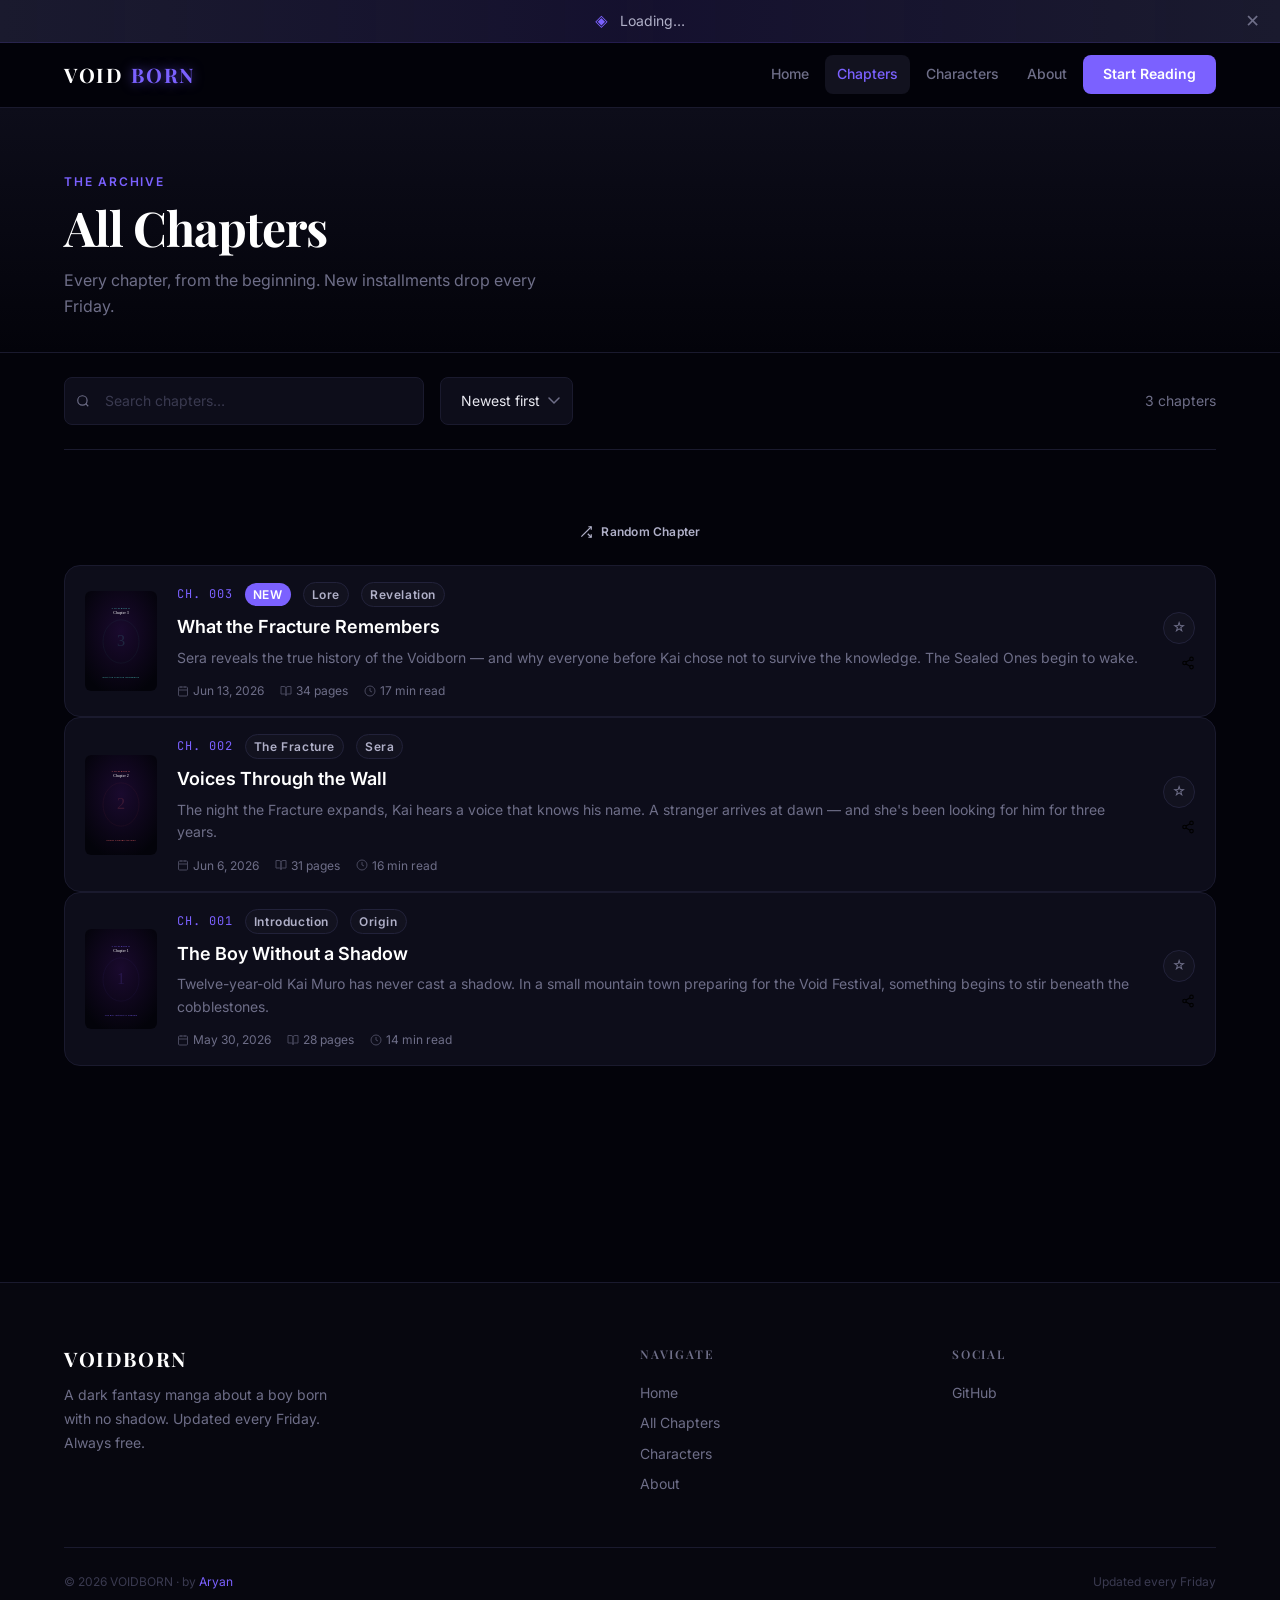
==== chapters.html @ a107cd3a "First commit: manga site" ====
<!DOCTYPE html>
<html lang="en">
<head>
  <meta charset="UTF-8">
  <meta name="viewport" content="width=device-width, initial-scale=1.0">
  <title>Chapters — VOIDBORN</title>
  <meta name="description" content="Browse all VOIDBORN manga chapters. New chapter every Friday.">
  <meta property="og:title" content="Chapters — VOIDBORN">
  <meta property="og:description" content="Browse all VOIDBORN manga chapters.">
  <meta property="og:image" content="assets/images/cover.svg">
    <link rel="icon" type="image/svg+xml" href="assets/images/icon-192.svg">
  <link rel="manifest" href="manifest.json">
  <meta name="theme-color" content="#03030a">
  <link rel="preconnect" href="https://fonts.googleapis.com">
  <link rel="preconnect" href="https://fonts.gstatic.com" crossorigin>
  <link href="https://fonts.googleapis.com/css2?family=Playfair+Display:ital,wght@0,700;0,800;1,700&family=Inter:wght@400;500;600&family=JetBrains+Mono:wght@400;600&display=swap" rel="stylesheet">
  <link rel="stylesheet" href="assets/css/global.css">
  <link rel="stylesheet" href="assets/css/chapters.css">
</head>
<body>

  <!-- ── ANNOUNCEMENT BANNER ─────────────────────────────── -->
  <div id="announcement-banner" role="banner" aria-label="Site announcement">
    <span class="banner-icon">◈</span>
    <span id="banner-text">Loading…</span>
    <button class="banner-close" aria-label="Dismiss">✕</button>
  </div>

  <!-- ── NAVBAR ───────────────────────────────────────────── -->
  <nav id="navbar" role="navigation" aria-label="Main navigation">
    <div class="container nav-inner">
      <a href="index.html" class="nav-logo">VOID<span class="logo-accent">BORN</span></a>
      <div class="nav-links">
        <a href="index.html" class="nav-link">Home</a>
        <a href="chapters.html" class="nav-link">Chapters</a>
        <a href="characters.html" class="nav-link">Characters</a>
        <a href="about.html" class="nav-link">About</a>
        <a href="reader.html?chapter=chapter-1" class="nav-cta">Start Reading</a>
      </div>
      <button class="nav-mobile-toggle" aria-label="Toggle menu" aria-expanded="false">
        <span></span><span></span><span></span>
      </button>
    </div>
  </nav>

  <main>
    <!-- ── HERO ─────────────────────────────────────────── -->
    <section id="chapters-hero" aria-labelledby="chapters-h1">
      <div class="container">
        <div class="label mb-2">The Archive</div>
        <h1 id="chapters-h1">All Chapters</h1>
        <p style="color:var(--ink-3);max-width:480px;margin-top:var(--space-3)">Every chapter, from the beginning. New installments drop every Friday.</p>
      </div>
    </section>

    <!-- ── CHAPTER LIST ───────────────────────────────── -->
    <section id="chapters-grid" aria-label="Chapter list">
      <div class="container">

        <!-- Controls -->
        <div class="chapters-controls" role="toolbar" aria-label="Chapter list controls">
          <div class="search-box" role="search">
            <svg class="search-icon" width="14" height="14" viewBox="0 0 24 24" fill="none" stroke="currentColor" stroke-width="2" aria-hidden="true">
              <circle cx="11" cy="11" r="8"/><line x1="21" y1="21" x2="16.65" y2="16.65"/>
            </svg>
            <label for="chapter-search" class="sr-only">Search chapters</label>
            <input class="search-input" type="search" id="chapter-search" placeholder="Search chapters…" aria-label="Search chapters" autocomplete="off">
          </div>
          <label for="chapter-sort" class="sr-only">Sort order</label>
          <select class="sort-select" id="chapter-sort" aria-label="Sort chapters">
            <option value="newest">Newest first</option>
            <option value="oldest">Oldest first</option>
          </select>
          <span class="chapters-count" id="chapters-count" aria-live="polite"></span>
        </div>

        <!-- Random chapter button -->
        <div class="random-btn-wrap">
          <button id="random-chapter-btn" class="btn btn-ghost btn-sm">
            <svg width="14" height="14" viewBox="0 0 24 24" fill="none" stroke="currentColor" stroke-width="2" aria-hidden="true"><polyline points="16 3 21 3 21 8"/><line x1="4" y1="20" x2="21" y2="3"/><polyline points="21 16 21 21 16 21"/><line x1="15" y1="15" x2="21" y2="21"/></svg>
            Random Chapter
          </button>
        </div>

        <!-- Chapter List -->
        <div id="chapters-list" role="list" aria-label="Chapters">
          <!-- Skeletons -->
          <div class="skeleton" style="height:120px;border-radius:12px;margin-bottom:16px"></div>
          <div class="skeleton" style="height:120px;border-radius:12px;margin-bottom:16px"></div>
          <div class="skeleton" style="height:120px;border-radius:12px"></div>
        </div>

        <!-- Pagination -->
        <div id="pagination" class="pagination" role="navigation" aria-label="Chapter pagination"></div>
      </div>
    </section>
  </main>

  <!-- ── FOOTER ───────────────────────────────────────── -->
  <footer id="site-footer" role="contentinfo">
    <div class="container">
      <div class="footer-grid">
        <div class="footer-brand">
          <h3>VOIDBORN</h3>
          <p>A dark fantasy manga about a boy born with no shadow. Updated every Friday. Always free.</p>
        </div>
        <div class="footer-col">
          <h4>Navigate</h4>
          <a href="index.html">Home</a>
          <a href="chapters.html">All Chapters</a>
          <a href="characters.html">Characters</a>
          <a href="about.html">About</a>
        </div>
        <div class="footer-col">
          <h4>Social</h4>
          <a href="https://github.com/Aryan9369" target="_blank" rel="noopener noreferrer">GitHub</a>
        </div>
      </div>
      <div class="footer-bottom">
        <span>© 2026 VOIDBORN · by <a href="https://github.com/Aryan9369" style="color:var(--fracture)" target="_blank" rel="noopener noreferrer">Aryan</a></span>
        <span>Updated every Friday</span>
      </div>
    </div>
  </footer>

  <div id="toast-container" aria-live="polite" aria-atomic="true"></div>

  <script src="assets/js/core.js"></script>
  <script src="assets/js/chapters.js"></script>
  <script>
    if ('serviceWorker' in navigator) {
      window.addEventListener('load', () => navigator.serviceWorker.register('sw.js').catch(() => {}));
    }
  </script>
</body>
</html>
---- assets/css/global.css ----
/* ============================================================
   VOIDBORN MANGA — GLOBAL STYLESHEET
   Design: Ink-on-void aesthetic. Monochrome with violet-fracture
   accent. Sharp geometry, controlled glow, zero clutter.
   ============================================================ */

/* ── TOKENS ─────────────────────────────────────────────── */
:root {
  /* Color System */
  --void: #03030a;
  --void-1: #07070f;
  --void-2: #0d0d1a;
  --void-3: #12121f;
  --void-4: #1a1a2e;
  --void-5: #22223a;

  --ink-0: #ffffff;
  --ink-1: #e8e8f0;
  --ink-2: #b0b0c8;
  --ink-3: #6e6e88;
  --ink-4: #3a3a50;

  --fracture: #7B61FF;
  --fracture-dim: rgba(123, 97, 255, 0.15);
  --fracture-glow: rgba(123, 97, 255, 0.4);
  --fracture-mid: rgba(123, 97, 255, 0.6);

  --danger: #FF4757;
  --warm: #FF6B6B;
  --teal: #4ECDC4;
  --gold: #FFD166;

  /* Typography */
  --font-display: 'Playfair Display', 'Georgia', serif;
  --font-body: 'Inter', 'Helvetica Neue', system-ui, sans-serif;
  --font-mono: 'JetBrains Mono', 'Fira Code', monospace;

  /* Type Scale */
  --text-xs: 0.75rem;
  --text-sm: 0.875rem;
  --text-base: 1rem;
  --text-lg: 1.125rem;
  --text-xl: 1.25rem;
  --text-2xl: 1.5rem;
  --text-3xl: 1.875rem;
  --text-4xl: 2.25rem;
  --text-5xl: 3rem;
  --text-6xl: 3.75rem;
  --text-7xl: 4.5rem;

  /* Spacing */
  --space-1: 0.25rem;
  --space-2: 0.5rem;
  --space-3: 0.75rem;
  --space-4: 1rem;
  --space-5: 1.25rem;
  --space-6: 1.5rem;
  --space-8: 2rem;
  --space-10: 2.5rem;
  --space-12: 3rem;
  --space-16: 4rem;
  --space-20: 5rem;
  --space-24: 6rem;

  /* Layout */
  --container: 1200px;
  --reader-width: 800px;
  --border-r: 8px;
  --border-r-lg: 16px;
  --border-r-xl: 24px;

  /* Effects */
  --shadow-sm: 0 2px 8px rgba(0,0,0,0.4);
  --shadow-md: 0 8px 24px rgba(0,0,0,0.6);
  --shadow-lg: 0 16px 48px rgba(0,0,0,0.8);
  --shadow-fracture: 0 0 20px rgba(123,97,255,0.3), 0 0 60px rgba(123,97,255,0.1);
  --glow-fracture: 0 0 12px rgba(123,97,255,0.6);

  /* Transitions */
  --ease: cubic-bezier(0.4, 0, 0.2, 1);
  --ease-out: cubic-bezier(0, 0, 0.2, 1);
  --transition: 200ms var(--ease);
  --transition-md: 350ms var(--ease);
  --transition-slow: 600ms var(--ease-out);
}

/* ── RESET ──────────────────────────────────────────────── */
*, *::before, *::after { box-sizing: border-box; margin: 0; padding: 0; }

html {
  scroll-behavior: smooth;
  -webkit-text-size-adjust: 100%;
}

body {
  background: var(--void);
  color: var(--ink-1);
  font-family: var(--font-body);
  font-size: var(--text-base);
  line-height: 1.6;
  min-height: 100vh;
  overflow-x: hidden;
  -webkit-font-smoothing: antialiased;
  -moz-osx-font-smoothing: grayscale;
}

img, svg { display: block; max-width: 100%; height: auto; }
a { color: inherit; text-decoration: none; }
button { cursor: pointer; font: inherit; border: none; background: none; }
input, select, textarea { font: inherit; }
ul, ol { list-style: none; }

/* ── TYPOGRAPHY ─────────────────────────────────────────── */
h1, h2, h3, h4, h5 {
  font-family: var(--font-display);
  font-weight: 700;
  line-height: 1.2;
  letter-spacing: -0.02em;
}

.label {
  font-size: var(--text-xs);
  font-weight: 600;
  letter-spacing: 0.15em;
  text-transform: uppercase;
  color: var(--fracture);
}

.mono {
  font-family: var(--font-mono);
  font-size: var(--text-sm);
}

/* ── LAYOUT ─────────────────────────────────────────────── */
.container {
  width: 100%;
  max-width: var(--container);
  margin-inline: auto;
  padding-inline: var(--space-6);
}

@media (max-width: 768px) {
  .container { padding-inline: var(--space-4); }
}

/* ── SCROLLBAR ──────────────────────────────────────────── */
::-webkit-scrollbar { width: 6px; height: 6px; }
::-webkit-scrollbar-track { background: var(--void-2); }
::-webkit-scrollbar-thumb { background: var(--void-5); border-radius: 3px; }
::-webkit-scrollbar-thumb:hover { background: var(--fracture); }

/* ── SELECTION ──────────────────────────────────────────── */
::selection { background: var(--fracture-dim); color: var(--fracture); }

/* ── FOCUS ──────────────────────────────────────────────── */
:focus-visible {
  outline: 2px solid var(--fracture);
  outline-offset: 3px;
  border-radius: 4px;
}

/* ── ANNOUNCEMENT BANNER ────────────────────────────────── */
#announcement-banner {
  background: linear-gradient(90deg, var(--void-4), var(--fracture-dim), var(--void-4));
  border-bottom: 1px solid var(--fracture-dim);
  padding: var(--space-2) var(--space-4);
  text-align: center;
  font-size: var(--text-sm);
  color: var(--ink-2);
  position: relative;
  display: flex;
  align-items: center;
  justify-content: center;
  gap: var(--space-3);
}

#announcement-banner .banner-icon { color: var(--fracture); font-size: 1rem; }
#announcement-banner .banner-close {
  position: absolute;
  right: var(--space-4);
  top: 50%;
  transform: translateY(-50%);
  color: var(--ink-3);
  font-size: 1.1rem;
  line-height: 1;
  padding: 4px;
  transition: color var(--transition);
}
#announcement-banner .banner-close:hover { color: var(--ink-0); }

/* ── NAVBAR ─────────────────────────────────────────────── */
#navbar {
  position: sticky;
  top: 0;
  z-index: 100;
  background: rgba(3, 3, 10, 0.85);
  backdrop-filter: blur(20px) saturate(1.2);
  -webkit-backdrop-filter: blur(20px) saturate(1.2);
  border-bottom: 1px solid var(--void-4);
  transition: box-shadow var(--transition-md);
}

#navbar.scrolled { box-shadow: 0 4px 32px rgba(0,0,0,0.6); }

.nav-inner {
  display: flex;
  align-items: center;
  justify-content: space-between;
  height: 64px;
  gap: var(--space-6);
}

.nav-logo {
  font-family: var(--font-display);
  font-size: var(--text-xl);
  font-weight: 700;
  color: var(--ink-0);
  letter-spacing: 0.08em;
  display: flex;
  align-items: center;
  gap: var(--space-2);
}

.nav-logo .logo-accent {
  color: var(--fracture);
  text-shadow: var(--glow-fracture);
}

.nav-links {
  display: flex;
  align-items: center;
  gap: var(--space-1);
}

.nav-link {
  padding: var(--space-2) var(--space-3);
  border-radius: var(--border-r);
  font-size: var(--text-sm);
  font-weight: 500;
  color: var(--ink-3);
  transition: color var(--transition), background var(--transition);
}
.nav-link:hover, .nav-link.active {
  color: var(--ink-0);
  background: var(--void-3);
}
.nav-link.active { color: var(--fracture); }

.nav-cta {
  background: var(--fracture);
  color: var(--ink-0);
  padding: var(--space-2) var(--space-5);
  border-radius: var(--border-r);
  font-size: var(--text-sm);
  font-weight: 600;
  transition: opacity var(--transition), box-shadow var(--transition);
}
.nav-cta:hover {
  opacity: 0.9;
  box-shadow: var(--shadow-fracture);
  color: var(--ink-0);
}

.nav-mobile-toggle {
  display: none;
  flex-direction: column;
  gap: 5px;
  padding: var(--space-2);
  width: 36px;
}
.nav-mobile-toggle span {
  display: block;
  width: 100%;
  height: 2px;
  background: var(--ink-1);
  border-radius: 2px;
  transition: transform var(--transition), opacity var(--transition);
}

@media (max-width: 768px) {
  .nav-links { display: none; }
  .nav-mobile-toggle { display: flex; }

  .nav-links.mobile-open {
    display: flex;
    flex-direction: column;
    position: absolute;
    top: 100%;
    left: 0;
    right: 0;
    background: rgba(7, 7, 15, 0.97);
    backdrop-filter: blur(20px);
    border-bottom: 1px solid var(--void-4);
    padding: var(--space-4);
    gap: var(--space-2);
  }
  .nav-link, .nav-cta { width: 100%; text-align: center; padding: var(--space-3); }
}

/* ── BUTTONS ─────────────────────────────────────────────── */
.btn {
  display: inline-flex;
  align-items: center;
  justify-content: center;
  gap: var(--space-2);
  padding: var(--space-3) var(--space-6);
  border-radius: var(--border-r);
  font-size: var(--text-sm);
  font-weight: 600;
  letter-spacing: 0.02em;
  transition: all var(--transition);
  cursor: pointer;
  border: none;
  text-decoration: none;
  white-space: nowrap;
}

.btn-primary {
  background: var(--fracture);
  color: var(--ink-0);
  box-shadow: 0 4px 20px rgba(123,97,255,0.3);
}
.btn-primary:hover {
  background: #8b70ff;
  box-shadow: var(--shadow-fracture);
  transform: translateY(-1px);
  color: var(--ink-0);
}

.btn-outline {
  background: transparent;
  color: var(--ink-1);
  border: 1px solid var(--void-5);
}
.btn-outline:hover {
  border-color: var(--fracture);
  color: var(--fracture);
  background: var(--fracture-dim);
}

.btn-ghost {
  background: transparent;
  color: var(--ink-2);
}
.btn-ghost:hover { color: var(--ink-0); background: var(--void-3); }

.btn-lg { padding: var(--space-4) var(--space-8); font-size: var(--text-base); border-radius: var(--border-r-lg); }
.btn-sm { padding: var(--space-2) var(--space-4); font-size: var(--text-xs); }

/* ── BADGES ──────────────────────────────────────────────── */
.badge {
  display: inline-flex;
  align-items: center;
  gap: 4px;
  padding: 2px 8px;
  border-radius: 999px;
  font-size: var(--text-xs);
  font-weight: 600;
  letter-spacing: 0.05em;
}

.badge-new {
  background: var(--fracture);
  color: white;
  animation: pulse-badge 2s ease-in-out infinite;
}

.badge-tag {
  background: var(--void-3);
  color: var(--ink-2);
  border: 1px solid var(--void-5);
}

@keyframes pulse-badge {
  0%, 100% { box-shadow: 0 0 0 0 rgba(123,97,255,0.5); }
  50% { box-shadow: 0 0 0 4px rgba(123,97,255,0); }
}

/* ── CARDS ───────────────────────────────────────────────── */
.card {
  background: var(--void-2);
  border: 1px solid var(--void-4);
  border-radius: var(--border-r-lg);
  overflow: hidden;
  transition: border-color var(--transition), transform var(--transition-md), box-shadow var(--transition-md);
}

.card:hover {
  border-color: var(--void-5);
  transform: translateY(-3px);
  box-shadow: var(--shadow-md);
}

.card-fracture:hover {
  border-color: var(--fracture);
  box-shadow: 0 8px 32px rgba(123,97,255,0.2);
}

/* ── GLASS PANEL ─────────────────────────────────────────── */
.glass {
  background: rgba(255,255,255,0.03);
  backdrop-filter: blur(12px);
  -webkit-backdrop-filter: blur(12px);
  border: 1px solid rgba(255,255,255,0.06);
  border-radius: var(--border-r-lg);
}

/* ── SECTION HEADERS ─────────────────────────────────────── */
.section-header {
  display: flex;
  align-items: flex-end;
  justify-content: space-between;
  gap: var(--space-4);
  margin-bottom: var(--space-8);
}

.section-header h2 {
  font-size: var(--text-3xl);
  color: var(--ink-0);
}

.section-header .label { margin-bottom: var(--space-2); }

@media (max-width: 600px) {
  .section-header { flex-direction: column; align-items: flex-start; }
  .section-header h2 { font-size: var(--text-2xl); }
}

/* ── GRID SYSTEMS ────────────────────────────────────────── */
.grid-auto {
  display: grid;
  grid-template-columns: repeat(auto-fill, minmax(280px, 1fr));
  gap: var(--space-6);
}

.grid-2 { display: grid; grid-template-columns: repeat(2, 1fr); gap: var(--space-6); }
.grid-3 { display: grid; grid-template-columns: repeat(3, 1fr); gap: var(--space-6); }
.grid-4 { display: grid; grid-template-columns: repeat(4, 1fr); gap: var(--space-6); }

@media (max-width: 900px) { .grid-4 { grid-template-columns: repeat(2, 1fr); } }
@media (max-width: 900px) { .grid-3 { grid-template-columns: repeat(2, 1fr); } }
@media (max-width: 600px) { .grid-2, .grid-3, .grid-4 { grid-template-columns: 1fr; } }

/* ── DIVIDER ─────────────────────────────────────────────── */
.divider {
  height: 1px;
  background: linear-gradient(90deg, transparent, var(--void-4), transparent);
  margin: var(--space-16) 0;
}

/* ── LOADING SKELETON ────────────────────────────────────── */
.skeleton {
  background: linear-gradient(90deg, var(--void-3) 25%, var(--void-4) 50%, var(--void-3) 75%);
  background-size: 200% 100%;
  animation: skeleton-shimmer 1.5s infinite;
  border-radius: var(--border-r);
}

@keyframes skeleton-shimmer {
  0% { background-position: 200% 0; }
  100% { background-position: -200% 0; }
}

/* ── FOOTER ──────────────────────────────────────────────── */
#site-footer {
  background: var(--void-1);
  border-top: 1px solid var(--void-4);
  padding: var(--space-16) 0 var(--space-8);
  margin-top: var(--space-24);
}

.footer-grid {
  display: grid;
  grid-template-columns: 2fr 1fr 1fr;
  gap: var(--space-12);
  margin-bottom: var(--space-12);
}

.footer-brand h3 {
  font-family: var(--font-display);
  font-size: var(--text-xl);
  color: var(--ink-0);
  margin-bottom: var(--space-3);
  letter-spacing: 0.08em;
}

.footer-brand p {
  color: var(--ink-3);
  font-size: var(--text-sm);
  line-height: 1.7;
  max-width: 280px;
}

.footer-col h4 {
  font-size: var(--text-xs);
  font-weight: 600;
  letter-spacing: 0.15em;
  text-transform: uppercase;
  color: var(--ink-3);
  margin-bottom: var(--space-4);
}

.footer-col a {
  display: block;
  color: var(--ink-3);
  font-size: var(--text-sm);
  padding: var(--space-1) 0;
  transition: color var(--transition);
}
.footer-col a:hover { color: var(--fracture); }

.footer-social {
  display: flex;
  gap: var(--space-3);
  margin-top: var(--space-4);
}

.social-link {
  width: 36px;
  height: 36px;
  border-radius: 50%;
  background: var(--void-3);
  border: 1px solid var(--void-5);
  display: flex;
  align-items: center;
  justify-content: center;
  color: var(--ink-2);
  font-size: 0.9rem;
  transition: all var(--transition);
}
.social-link:hover {
  background: var(--fracture-dim);
  border-color: var(--fracture);
  color: var(--fracture);
}

.footer-bottom {
  border-top: 1px solid var(--void-4);
  padding-top: var(--space-6);
  display: flex;
  align-items: center;
  justify-content: space-between;
  color: var(--ink-4);
  font-size: var(--text-xs);
  gap: var(--space-4);
}

@media (max-width: 768px) {
  .footer-grid { grid-template-columns: 1fr; gap: var(--space-8); }
  .footer-bottom { flex-direction: column; text-align: center; }
}

/* ── TOAST NOTIFICATIONS ─────────────────────────────────── */
#toast-container {
  position: fixed;
  bottom: var(--space-6);
  right: var(--space-6);
  z-index: 1000;
  display: flex;
  flex-direction: column;
  gap: var(--space-3);
  pointer-events: none;
}

.toast {
  background: var(--void-3);
  border: 1px solid var(--void-5);
  border-radius: var(--border-r);
  padding: var(--space-3) var(--space-5);
  color: var(--ink-1);
  font-size: var(--text-sm);
  pointer-events: auto;
  animation: toast-in 0.3s var(--ease-out);
  box-shadow: var(--shadow-md);
  display: flex;
  align-items: center;
  gap: var(--space-2);
  max-width: 300px;
}

.toast.toast-success { border-color: var(--teal); }
.toast.toast-error { border-color: var(--danger); }

@keyframes toast-in {
  from { opacity: 0; transform: translateX(20px); }
  to { opacity: 1; transform: translateX(0); }
}

/* ── UTILS ───────────────────────────────────────────────── */
.sr-only {
  position: absolute; width: 1px; height: 1px;
  padding: 0; margin: -1px; overflow: hidden;
  clip: rect(0,0,0,0); white-space: nowrap; border: 0;
}
.text-center { text-align: center; }
.text-fracture { color: var(--fracture); }
.text-muted { color: var(--ink-3); }
.mt-2 { margin-top: var(--space-2); }
.mt-4 { margin-top: var(--space-4); }
.mt-6 { margin-top: var(--space-6); }
.mt-8 { margin-top: var(--space-8); }
.mb-2 { margin-bottom: var(--space-2); }
.mb-4 { margin-bottom: var(--space-4); }
.hidden { display: none !important; }

/* ── REDUCED MOTION ──────────────────────────────────────── */
@media (prefers-reduced-motion: reduce) {
  *, *::before, *::after {
    animation-duration: 0.01ms !important;
    animation-iteration-count: 1 !important;
    transition-duration: 0.01ms !important;
    scroll-behavior: auto !important;
  }
}
---- assets/css/chapters.css ----
/* ============================================================
   CHAPTERS PAGE STYLES — VOIDBORN
   ============================================================ */

#chapters-hero {
  padding: var(--space-16) 0 var(--space-8);
  border-bottom: 1px solid var(--void-4);
  background: linear-gradient(180deg, var(--void-2) 0%, var(--void) 100%);
}

#chapters-hero h1 {
  font-size: var(--text-5xl);
  color: var(--ink-0);
  margin-bottom: var(--space-3);
}

/* ── CHAPTER CONTROLS ────────────────────────────────────── */
.chapters-controls {
  padding: var(--space-6) 0;
  display: flex;
  align-items: center;
  gap: var(--space-4);
  flex-wrap: wrap;
  border-bottom: 1px solid var(--void-4);
  margin-bottom: var(--space-10);
}

.search-box {
  position: relative;
  flex: 1;
  min-width: 200px;
  max-width: 360px;
}

.search-icon {
  position: absolute;
  left: var(--space-3);
  top: 50%;
  transform: translateY(-50%);
  color: var(--ink-3);
  pointer-events: none;
  font-size: 0.9rem;
}

.search-input {
  width: 100%;
  padding: var(--space-3) var(--space-5) var(--space-3) var(--space-10);
  background: var(--void-2);
  border: 1px solid var(--void-4);
  border-radius: var(--border-r);
  color: var(--ink-1);
  font-size: var(--text-sm);
  transition: border-color var(--transition);
}

.search-input:focus {
  outline: none;
  border-color: var(--fracture);
  background: var(--void-3);
}

.search-input::placeholder { color: var(--ink-4); }

.sort-select {
  padding: var(--space-3) var(--space-5);
  background: var(--void-2);
  border: 1px solid var(--void-4);
  border-radius: var(--border-r);
  color: var(--ink-1);
  font-size: var(--text-sm);
  cursor: pointer;
  transition: border-color var(--transition);
  appearance: none;
  padding-right: var(--space-8);
  background-image: url("data:image/svg+xml,%3Csvg xmlns='http://www.w3.org/2000/svg' viewBox='0 0 12 8'%3E%3Cpath d='M1 1l5 5 5-5' stroke='%236e6e88' stroke-width='1.5' fill='none' stroke-linecap='round'/%3E%3C/svg%3E");
  background-repeat: no-repeat;
  background-position: right 12px center;
  background-size: 12px;
}

.sort-select:focus {
  outline: none;
  border-color: var(--fracture);
}

.chapters-count {
  margin-left: auto;
  font-size: var(--text-sm);
  color: var(--ink-3);
  white-space: nowrap;
}

/* ── CHAPTER CARDS GRID ──────────────────────────────────── */
#chapters-grid { padding: 0 0 var(--space-20); }

.chapters-list {
  display: flex;
  flex-direction: column;
  gap: var(--space-4);
}

.ch-list-card {
  display: grid;
  grid-template-columns: 72px 1fr auto;
  align-items: center;
  gap: var(--space-5);
  padding: var(--space-4) var(--space-5);
  background: var(--void-2);
  border: 1px solid var(--void-4);
  border-radius: var(--border-r-lg);
  text-decoration: none;
  transition: all var(--transition-md);
  position: relative;
  overflow: hidden;
}

.ch-list-card::before {
  content: '';
  position: absolute;
  left: 0;
  top: 0;
  bottom: 0;
  width: 3px;
  background: var(--fracture);
  transform: scaleY(0);
  transition: transform var(--transition);
  transform-origin: bottom;
}

.ch-list-card:hover {
  border-color: var(--void-5);
  background: var(--void-3);
  transform: translateX(6px);
}

.ch-list-card:hover::before { transform: scaleY(1); }

.ch-thumb {
  width: 72px;
  height: 100px;
  border-radius: 6px;
  overflow: hidden;
  background: var(--void-3);
  flex-shrink: 0;
}

.ch-thumb img { width: 100%; height: 100%; object-fit: cover; }

.ch-meta-top {
  display: flex;
  align-items: center;
  gap: var(--space-3);
  margin-bottom: var(--space-2);
}

.ch-number {
  font-family: var(--font-mono);
  font-size: var(--text-xs);
  color: var(--fracture);
  letter-spacing: 0.08em;
}

.ch-title {
  font-size: var(--text-lg);
  font-weight: 600;
  color: var(--ink-0);
  margin-bottom: var(--space-2);
  line-height: 1.3;
}

.ch-synopsis {
  font-size: var(--text-sm);
  color: var(--ink-3);
  line-height: 1.6;
  display: -webkit-box;
  -webkit-line-clamp: 2;
  -webkit-box-orient: vertical;
  overflow: hidden;
}

.ch-info-row {
  display: flex;
  align-items: center;
  gap: var(--space-4);
  margin-top: var(--space-3);
  font-size: var(--text-xs);
  color: var(--ink-3);
}

.ch-info-item {
  display: flex;
  align-items: center;
  gap: 4px;
}

.ch-info-item svg { opacity: 0.6; }

.ch-actions {
  display: flex;
  flex-direction: column;
  align-items: flex-end;
  gap: var(--space-3);
  flex-shrink: 0;
}

.ch-fav-btn {
  width: 32px;
  height: 32px;
  border-radius: 50%;
  background: var(--void-3);
  border: 1px solid var(--void-5);
  display: flex;
  align-items: center;
  justify-content: center;
  color: var(--ink-3);
  font-size: 0.85rem;
  transition: all var(--transition);
}

.ch-fav-btn:hover, .ch-fav-btn.active {
  background: rgba(255,215,0,0.1);
  border-color: var(--gold);
  color: var(--gold);
}

/* ── NO RESULTS ──────────────────────────────────────────── */
.no-results {
  text-align: center;
  padding: var(--space-16);
  color: var(--ink-3);
}

.no-results-icon { font-size: 3rem; margin-bottom: var(--space-4); opacity: 0.4; }
.no-results h3 { color: var(--ink-1); margin-bottom: var(--space-2); }

/* ── PAGINATION ──────────────────────────────────────────── */
.pagination {
  display: flex;
  align-items: center;
  justify-content: center;
  gap: var(--space-2);
  margin-top: var(--space-10);
}

.page-btn {
  min-width: 36px;
  height: 36px;
  border-radius: var(--border-r);
  background: var(--void-2);
  border: 1px solid var(--void-4);
  color: var(--ink-2);
  font-size: var(--text-sm);
  display: flex;
  align-items: center;
  justify-content: center;
  transition: all var(--transition);
}

.page-btn:hover {
  border-color: var(--fracture);
  color: var(--fracture);
}

.page-btn.active {
  background: var(--fracture);
  border-color: var(--fracture);
  color: white;
}

.page-btn:disabled {
  opacity: 0.3;
  cursor: not-allowed;
}

/* ── RANDOM CHAPTER ──────────────────────────────────────── */
.random-btn-wrap {
  text-align: center;
  padding: var(--space-6) 0 var(--space-4);
}
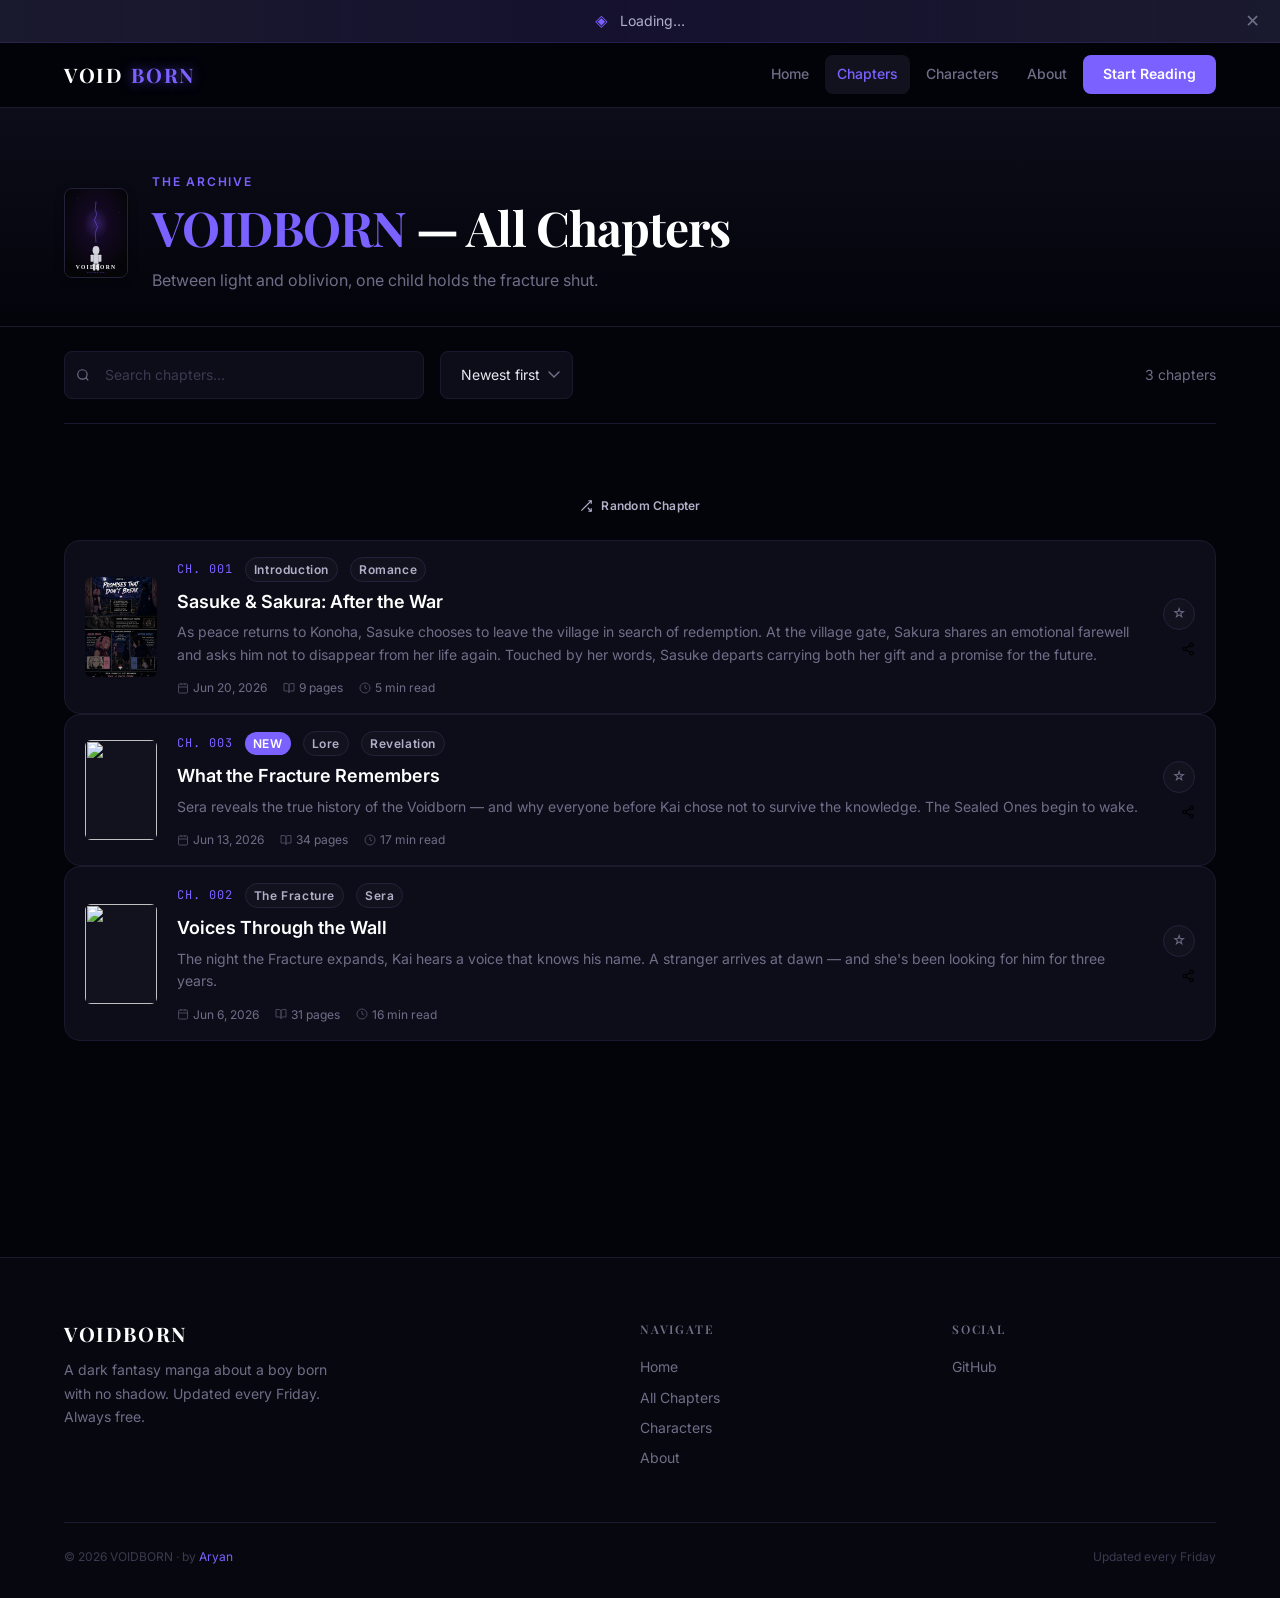
==== commit 07f115b3: "hero section and Show manga title and cover on Chapters page" ====
--- a/chapters.html
+++ b/chapters.html
@@ -47,9 +47,16 @@
     <!-- ── HERO ─────────────────────────────────────────── -->
     <section id="chapters-hero" aria-labelledby="chapters-h1">
       <div class="container">
-        <div class="label mb-2">The Archive</div>
-        <h1 id="chapters-h1">All Chapters</h1>
-        <p style="color:var(--ink-3);max-width:480px;margin-top:var(--space-3)">Every chapter, from the beginning. New installments drop every Friday.</p>
+        <div class="manga-identity">
+          <div class="manga-identity-cover">
+            <img id="manga-mini-cover" src="" alt="" width="64" height="90" loading="eager">
+          </div>
+          <div>
+            <div class="label mb-2">The Archive</div>
+            <h1 id="chapters-h1"><span id="manga-name-title">VOIDBORN</span> — All Chapters</h1>
+            <p id="manga-mini-tagline" style="color:var(--ink-3);max-width:520px;margin-top:var(--space-3)">Every chapter, from the beginning. New installments drop every Friday.</p>
+          </div>
+        </div>
       </div>
     </section>
 
--- a/assets/css/chapters.css
+++ b/assets/css/chapters.css
@@ -12,6 +12,38 @@
   font-size: var(--text-5xl);
   color: var(--ink-0);
   margin-bottom: var(--space-3);
+}
+
+.manga-identity {
+  display: flex;
+  align-items: center;
+  gap: var(--space-6);
+}
+
+.manga-identity-cover {
+  width: 64px;
+  height: 90px;
+  border-radius: var(--border-r);
+  overflow: hidden;
+  flex-shrink: 0;
+  border: 1px solid var(--void-5);
+  box-shadow: var(--shadow-sm);
+}
+
+.manga-identity-cover img {
+  width: 100%;
+  height: 100%;
+  object-fit: cover;
+}
+
+#chapters-h1 span#manga-name-title {
+  color: var(--fracture);
+}
+
+@media (max-width: 560px) {
+  .manga-identity { gap: var(--space-4); }
+  .manga-identity-cover { width: 48px; height: 68px; }
+  #chapters-hero h1 { font-size: var(--text-3xl); }
 }
 
 /* ── CHAPTER CONTROLS ────────────────────────────────────── */
